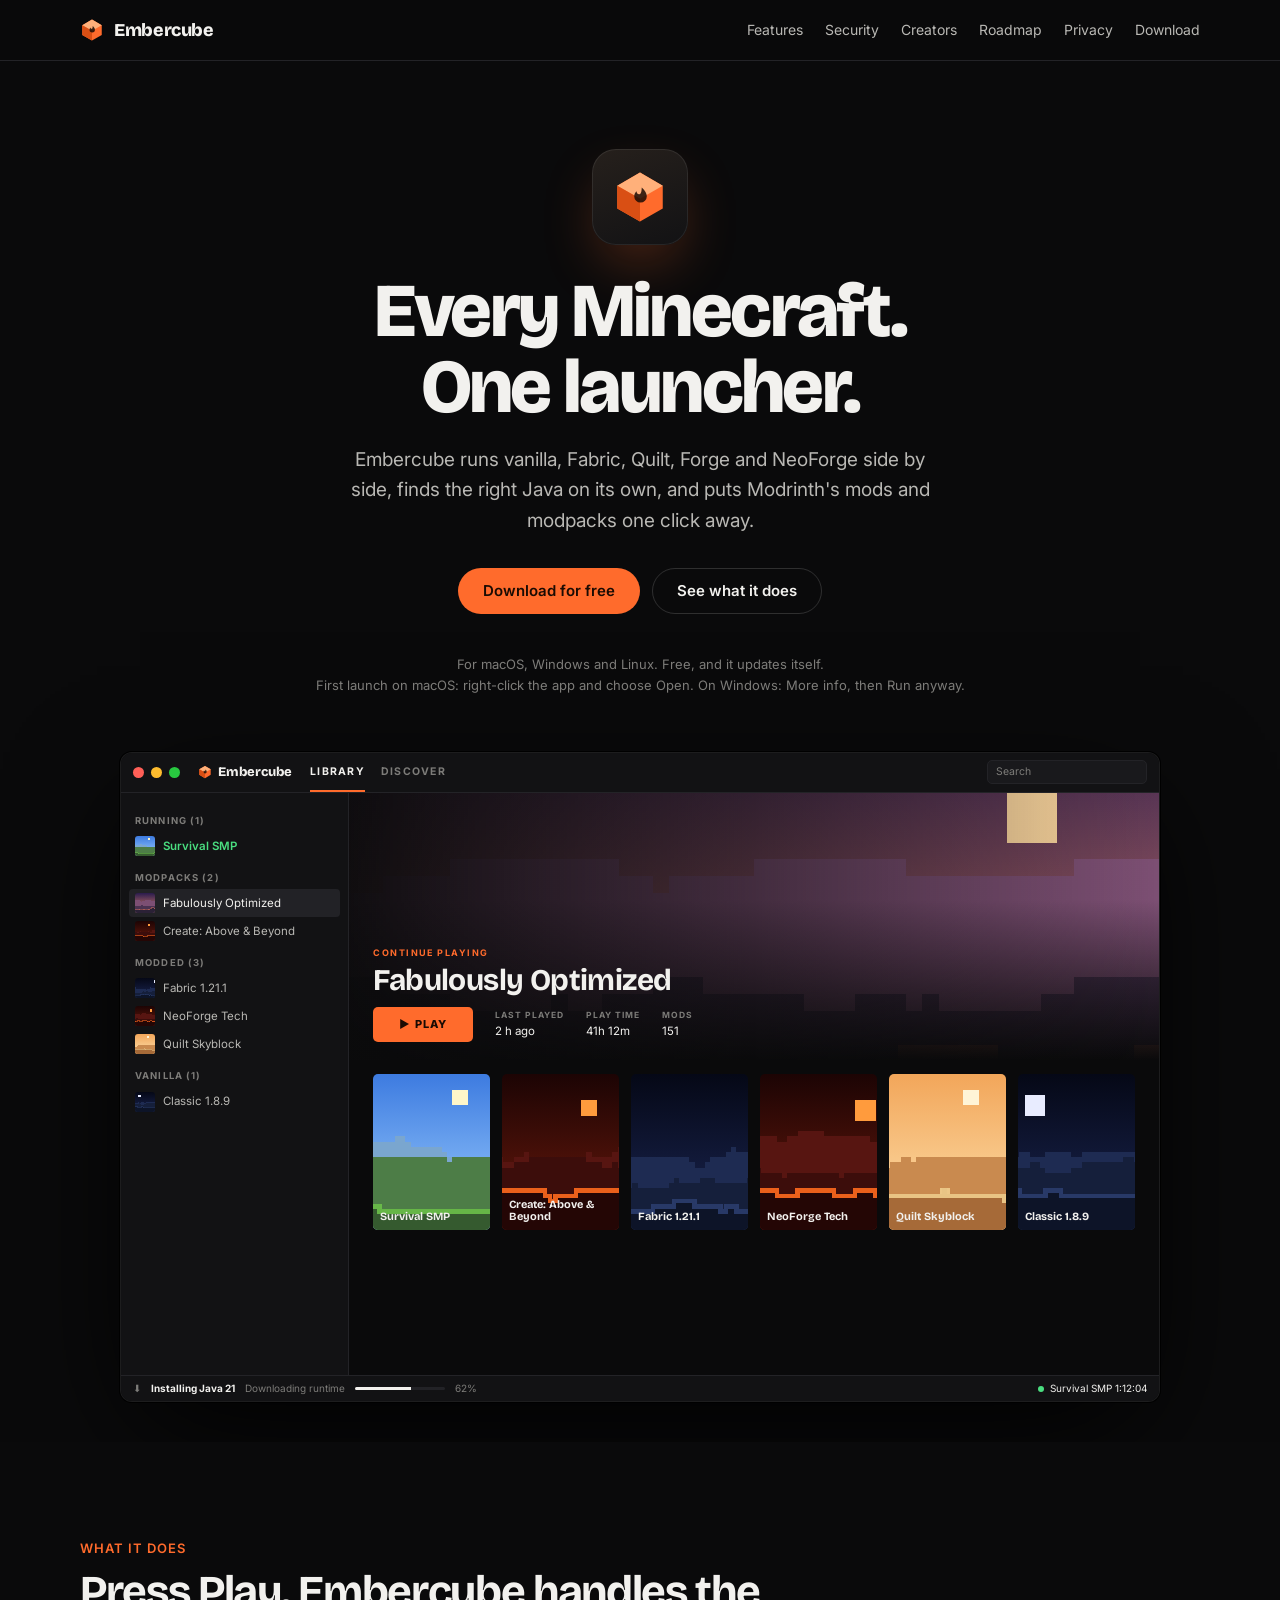
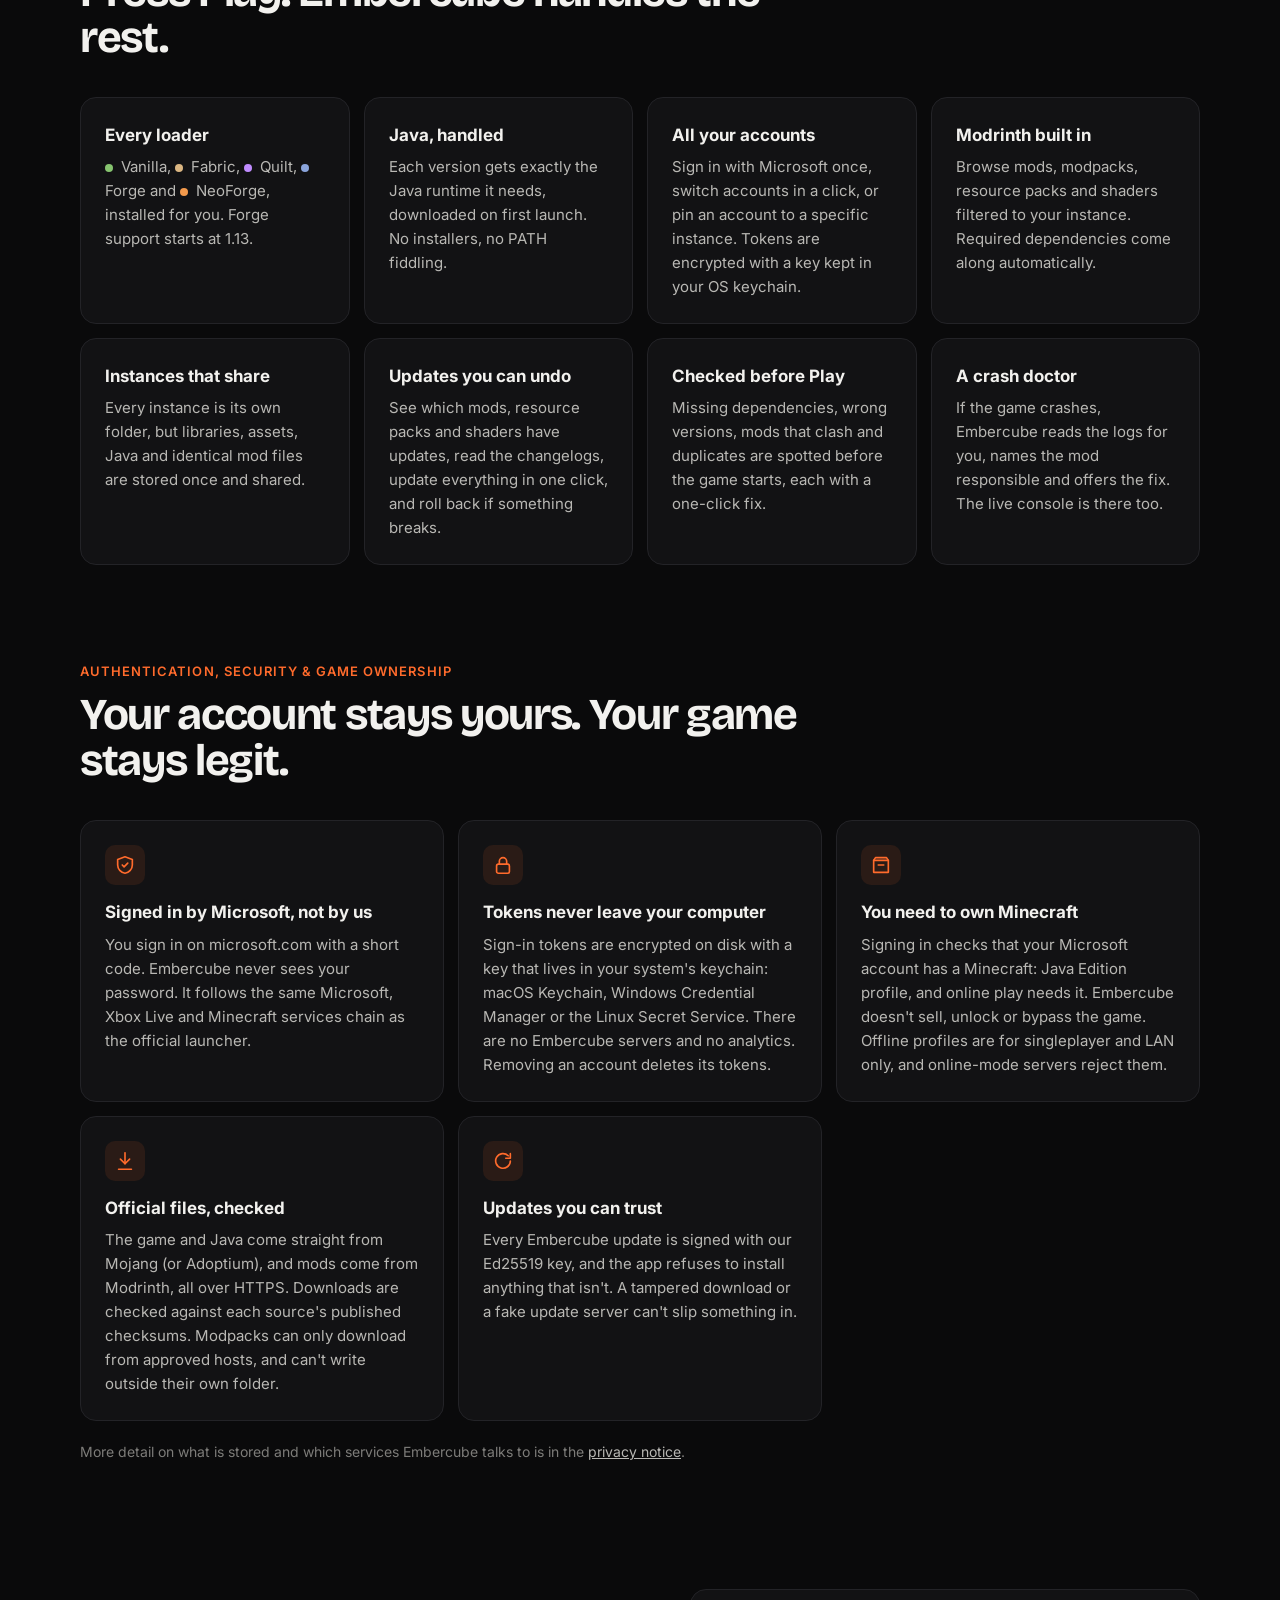
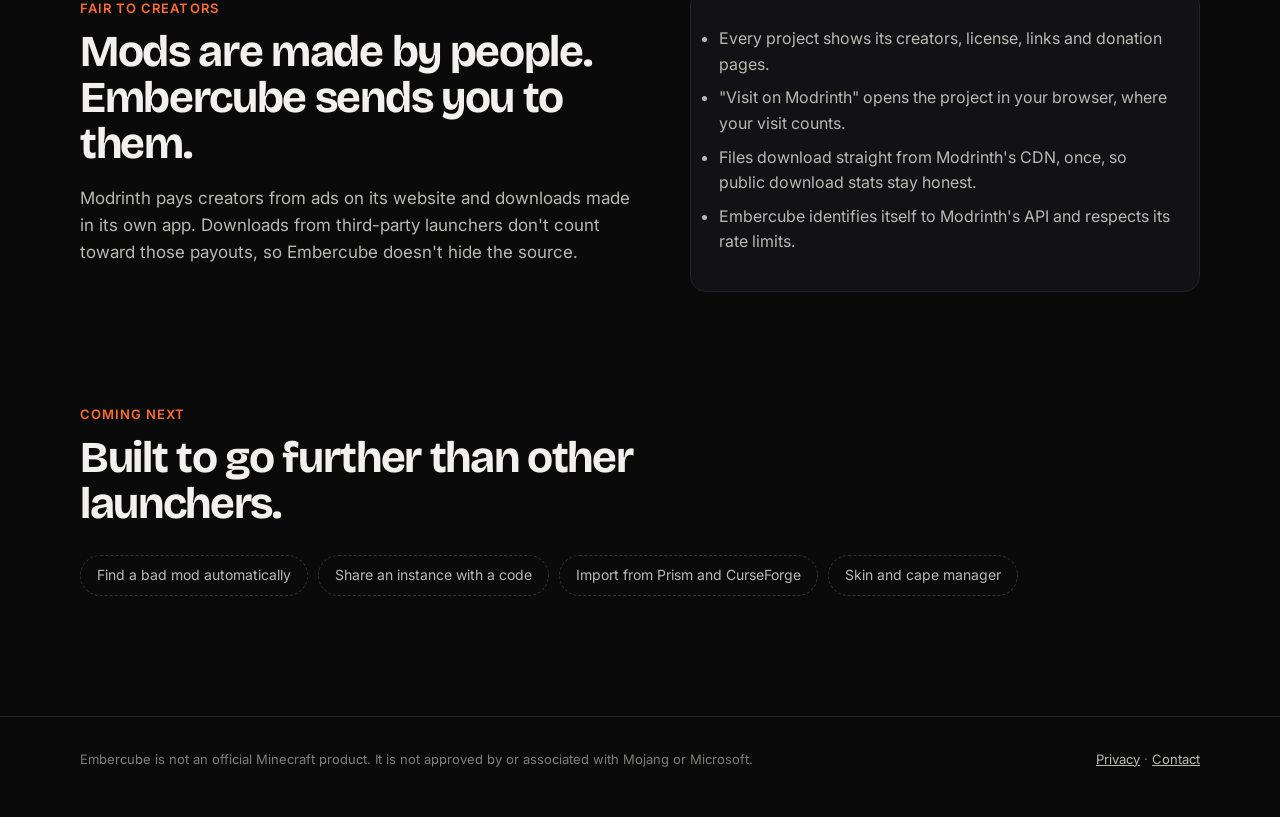
==== index.html @ 0ec66251 "Embercube website Moved from EmbercubeMC/mc-launcher (site/), which can no longer serve Pages on the" ====
<!doctype html>
<html lang="en">
  <head>
    <meta charset="utf-8" />
    <meta name="viewport" content="width=device-width, initial-scale=1" />
    <title>Embercube: a Minecraft launcher for every loader</title>
    <meta
      name="description"
      content="Embercube is a fast, open-source Minecraft: Java Edition launcher for macOS, Windows and Linux. Multiple accounts, every mod loader, automatic Java and Modrinth built in."
    />
    <link rel="icon" href="favicon.svg" type="image/svg+xml" />
    <link rel="preconnect" href="https://fonts.googleapis.com" />
    <link rel="preconnect" href="https://fonts.gstatic.com" crossorigin />
    <link
      href="https://fonts.googleapis.com/css2?family=Bricolage+Grotesque:opsz,wght@12..96,700;12..96,800&family=Inter:wght@400;500;600;700&display=swap"
      rel="stylesheet"
    />
    <link rel="stylesheet" href="style.css" />
  </head>
  <body>
    <header class="nav">
      <div class="wrap">
        <a class="brand" href="./"><img src="favicon.svg" width="24" height="24" alt="" />Embercube</a>
        <nav>
          <a href="#features">Features</a>
          <a href="#security">Security</a>
          <a href="#creators">Creators</a>
          <a href="#roadmap">Roadmap</a>
          <a href="privacy.html">Privacy</a>
          <a href="https://github.com/EmbercubeMC/embercube-releases/releases/latest">Download</a>
        </nav>
      </div>
    </header>

    <main>
      <section class="hero">
        <div class="wrap">
          <div class="hero-icon"><img src="favicon.svg" width="56" height="56" alt="" /></div>
          <h1>Every Minecraft.<br />One launcher.</h1>
          <p class="lede">
            Embercube runs vanilla, Fabric, Quilt, Forge and NeoForge side by side, finds the right Java on its own, and puts
            Modrinth's mods and modpacks one click away.
          </p>
          <div class="cta">
            <div class="dl" id="download">
              <div class="dl-split">
                <a class="btn primary dl-main" href="https://github.com/EmbercubeMC/embercube-releases/releases/latest">Download for free</a>
                <button class="btn primary dl-toggle" type="button" aria-haspopup="menu" aria-expanded="false" aria-label="Other downloads" hidden>▾</button>
              </div>
              <div class="dl-menu" role="menu" hidden></div>
              <div class="dl-meta" aria-live="polite"></div>
            </div>
            <a class="btn" href="#features">See what it does</a>
          </div>
          <p class="fine">
            For macOS, Windows and Linux. Free, and it updates itself.<br />
            First launch on macOS: right-click the app and choose Open. On Windows: More info, then Run anyway.
          </p>

          <div class="mock" aria-label="Embercube library screen" role="img">
            <div class="mock-top">
              <div class="dots"><i></i><i></i><i></i></div>
              <div class="mock-brand"><img src="favicon.svg" width="14" height="14" alt="" />Embercube</div>
              <div class="mock-tabs"><span class="on">LIBRARY</span><span>DISCOVER</span></div>
              <div class="mock-search">Search</div>
            </div>
            <div class="mock-body">
              <div class="mock-side">
                <div class="group">RUNNING (1)</div>
                <div class="row run"><span class="art" data-seed="survival-smp"></span>Survival SMP</div>
                <div class="group">MODPACKS (2)</div>
                <div class="row on"><span class="art" data-seed="fabulously-optimized"></span>Fabulously Optimized</div>
                <div class="row"><span class="art" data-seed="create-above"></span>Create: Above &amp; Beyond</div>
                <div class="group">MODDED (3)</div>
                <div class="row"><span class="art" data-seed="fabric-1-21-1"></span>Fabric 1.21.1</div>
                <div class="row"><span class="art" data-seed="neoforge-tech"></span>NeoForge Tech</div>
                <div class="row"><span class="art" data-seed="quilt-skyblock"></span>Quilt Skyblock</div>
                <div class="group">VANILLA (1)</div>
                <div class="row"><span class="art" data-seed="classic-1-8-9"></span>Classic 1.8.9</div>
              </div>
              <div class="mock-main">
                <div class="mock-hero">
                  <span class="art" data-seed="fabulously-optimized"></span>
                  <div class="copy">
                    <small>CONTINUE PLAYING</small>
                    <h3>Fabulously Optimized</h3>
                    <div class="mock-play">
                      <span class="btn-play">▶ PLAY</span>
                      <span class="stat"><b>LAST PLAYED</b>2 h ago</span>
                      <span class="stat"><b>PLAY TIME</b>41h 12m</span>
                      <span class="stat"><b>MODS</b>151</span>
                    </div>
                  </div>
                </div>
                <div class="boxes">
                  <div class="box"><span class="art" data-seed="survival-smp"></span><span>Survival SMP</span></div>
                  <div class="box"><span class="art" data-seed="create-above"></span><span>Create: Above &amp; Beyond</span></div>
                  <div class="box"><span class="art" data-seed="fabric-1-21-1"></span><span>Fabric 1.21.1</span></div>
                  <div class="box"><span class="art" data-seed="neoforge-tech"></span><span>NeoForge Tech</span></div>
                  <div class="box"><span class="art" data-seed="quilt-skyblock"></span><span>Quilt Skyblock</span></div>
                  <div class="box"><span class="art" data-seed="classic-1-8-9"></span><span>Classic 1.8.9</span></div>
                </div>
              </div>
            </div>
            <div class="mock-status">
              ⬇ <b style="color: var(--text)">Installing Java 21</b> Downloading runtime
              <span class="bar"><i></i></span> 62%
              <span class="live">Survival SMP 1:12:04</span>
            </div>
          </div>
        </div>
      </section>

      <section class="block" id="features">
        <div class="wrap">
          <div class="kicker">What it does</div>
          <h2>Press Play. Embercube handles the rest.</h2>
          <div class="grid">
            <div class="card">
              <h3>Every loader</h3>
              <p>
                <span class="dot" style="background: #86c46f"></span>Vanilla, <span class="dot" style="background: #dbb682"></span>Fabric,
                <span class="dot" style="background: #c08cff"></span>Quilt, <span class="dot" style="background: #8aa4dc"></span>Forge and
                <span class="dot" style="background: #f39a4c"></span>NeoForge, installed for you. Forge support starts at 1.13.
              </p>
            </div>
            <div class="card">
              <h3>Java, handled</h3>
              <p>Each version gets exactly the Java runtime it needs, downloaded on first launch. No installers, no PATH fiddling.</p>
            </div>
            <div class="card">
              <h3>All your accounts</h3>
              <p>Sign in with Microsoft once, switch accounts in a click, or pin an account to a specific instance. Tokens are encrypted with a key kept in your OS keychain.</p>
            </div>
            <div class="card">
              <h3>Modrinth built in</h3>
              <p>Browse mods, modpacks, resource packs and shaders filtered to your instance. Required dependencies come along automatically.</p>
            </div>
            <div class="card">
              <h3>Instances that share</h3>
              <p>Every instance is its own folder, but libraries, assets, Java and identical mod files are stored once and shared.</p>
            </div>
            <div class="card">
              <h3>Updates you can undo</h3>
              <p>See which mods, resource packs and shaders have updates, read the changelogs, update everything in one click, and roll back if something breaks.</p>
            </div>
            <div class="card">
              <h3>Checked before Play</h3>
              <p>Missing dependencies, wrong versions, mods that clash and duplicates are spotted before the game starts, each with a one-click fix.</p>
            </div>
            <div class="card">
              <h3>A crash doctor</h3>
              <p>If the game crashes, Embercube reads the logs for you, names the mod responsible and offers the fix. The live console is there too.</p>
            </div>
          </div>
        </div>
      </section>

      <section class="block" id="security">
        <div class="wrap">
          <div class="kicker">Authentication, security &amp; game ownership</div>
          <h2>Your account stays yours. Your game stays legit.</h2>
          <div class="grid sec-grid">
            <div class="card">
              <div class="sec-icon" aria-hidden="true">
                <svg viewBox="0 0 24 24"><path d="M12 3 4 6v6c0 4.5 3.4 8.2 8 9 4.6-.8 8-4.5 8-9V6l-8-3z"/><path d="m9 12 2 2 4-4"/></svg>
              </div>
              <h3>Signed in by Microsoft, not by us</h3>
              <p>
                You sign in on microsoft.com with a short code. Embercube never sees your password. It follows the same
                Microsoft, Xbox Live and Minecraft services chain as the official launcher.
              </p>
            </div>
            <div class="card">
              <div class="sec-icon" aria-hidden="true">
                <svg viewBox="0 0 24 24"><rect x="5" y="11" width="14" height="10" rx="2"/><path d="M8 11V8a4 4 0 0 1 8 0v3"/></svg>
              </div>
              <h3>Tokens never leave your computer</h3>
              <p>
                Sign-in tokens are encrypted on disk with a key that lives in your system's keychain: macOS Keychain,
                Windows Credential Manager or the Linux Secret Service. There are no Embercube servers and no analytics. Removing an account deletes its tokens.
              </p>
            </div>
            <div class="card">
              <div class="sec-icon" aria-hidden="true">
                <svg viewBox="0 0 24 24"><path d="M4 7h16v13H4z"/><path d="M4 7l2-3h12l2 3"/><path d="M9 12h6"/></svg>
              </div>
              <h3>You need to own Minecraft</h3>
              <p>
                Signing in checks that your Microsoft account has a Minecraft: Java Edition profile, and online play
                needs it. Embercube doesn't sell, unlock or bypass the game. Offline profiles are for singleplayer and
                LAN only, and online-mode servers reject them.
              </p>
            </div>
            <div class="card">
              <div class="sec-icon" aria-hidden="true">
                <svg viewBox="0 0 24 24"><path d="M12 3v12"/><path d="m7 10 5 5 5-5"/><path d="M5 21h14"/></svg>
              </div>
              <h3>Official files, checked</h3>
              <p>
                The game and Java come straight from Mojang (or Adoptium), and mods come from Modrinth, all over HTTPS.
                Downloads are checked against each source's published checksums. Modpacks can only download from
                approved hosts, and can't write outside their own folder.
              </p>
            </div>
            <div class="card">
              <div class="sec-icon" aria-hidden="true">
                <svg viewBox="0 0 24 24"><path d="M20 12a8 8 0 1 1-2.3-5.7"/><path d="M20 4v5h-5"/></svg>
              </div>
              <h3>Updates you can trust</h3>
              <p>
                Every Embercube update is signed with our Ed25519 key, and the app refuses to install anything that
                isn't. A tampered download or a fake update server can't slip something in.
              </p>
            </div>
          </div>
          <p class="sec-note">
            More detail on what is stored and which services Embercube talks to is in the <a href="privacy.html">privacy notice</a>.
          </p>
        </div>
      </section>

      <section class="block" id="creators">
        <div class="wrap split">
          <div>
            <div class="kicker">Fair to creators</div>
            <h2>Mods are made by people. Embercube sends you to them.</h2>
            <p>
              Modrinth pays creators from ads on its website and downloads made in its own app. Downloads from third-party
              launchers don't count toward those payouts, so Embercube doesn't hide the source.
            </p>
          </div>
          <ul class="quote">
            <li>Every project shows its creators, license, links and donation pages.</li>
            <li>"Visit on Modrinth" opens the project in your browser, where your visit counts.</li>
            <li>Files download straight from Modrinth's CDN, once, so public download stats stay honest.</li>
            <li>Embercube identifies itself to Modrinth's API and respects its rate limits.</li>
          </ul>
        </div>
      </section>

      <section class="block" id="roadmap">
        <div class="wrap">
          <div class="kicker">Coming next</div>
          <h2>Built to go further than other launchers.</h2>
          <div class="roadmap">
            <span>Find a bad mod automatically</span>
            <span>Share an instance with a code</span>
            <span>Import from Prism and CurseForge</span>
            <span>Skin and cape manager</span>
          </div>
        </div>
      </section>
    </main>

    <footer>
      <div class="wrap">
        <span>Embercube is not an official Minecraft product. It is not approved by or associated with Mojang or Microsoft.</span>
        <span><a href="privacy.html">Privacy</a> · <a href="https://github.com/editid0">Contact</a></span>
      </div>
    </footer>

    <script src="download.js" defer></script>
    <script>
      // Same generator as the app's InstanceArt: a blocky landscape per seed.
      (function () {
        var P = [
          [["#3d7be0", "#9fd0ff"], ["#7aa6cf", "#4d7d47", "#355a2f"], "#6cc04a", "#fff6c9"],
          [["#2a1b4d", "#f08a6c"], ["#7c4f73", "#4b3352", "#2b2136"], "#c96a5d", "#ffd9a0"],
          [["#050816", "#1b2654"], ["#1e2b52", "#151f3b", "#0d1428"], "#2c3d6e", "#e8ecff"],
          [["#f2a65a", "#fde1ad"], ["#e2ad72", "#c98a4f", "#a66a38"], "#f1cf8d", "#fff4d6"],
          [["#1c0404", "#6e1a0c"], ["#571511", "#3c0d0b", "#240605"], "#ff6a1f", "#ff9b3d"],
          [["#07030f", "#2e1748"], ["#e6e2a4", "#bdb87e", "#8f8b5e"], "#f4f0bd", "#d7b8ff"],
          [["#8fbde6", "#e6f2ff"], ["#b9cfe6", "#e9f1fa", "#d3e0ee"], "#ffffff", "#fffbe8"],
          [["#ffc2d9", "#fff0f5"], ["#f2a3c4", "#d97aa7", "#a95584"], "#ffd1e3", "#fffaf0"],
          [["#0f3b3a", "#5fb3a1"], ["#3d8c7c", "#2b6658", "#1b4239"], "#7fd3a8", "#e5fff4"],
        ];
        var W = 48, H = 30;
        function hash(s) {
          var h = 2166136261;
          for (var i = 0; i < s.length; i++) { h ^= s.charCodeAt(i); h = Math.imul(h, 16777619); }
          return h >>> 0;
        }
        function rng(a) {
          return function () {
            a = (a + 0x6d2b79f5) | 0;
            var t = Math.imul(a ^ (a >>> 15), 1 | a);
            t = (t + Math.imul(t ^ (t >>> 7), 61 | t)) ^ t;
            return ((t ^ (t >>> 14)) >>> 0) / 4294967296;
          };
        }
        function ridge(r, base, amp, rough) {
          var y = base + (r() - 0.5) * amp, hs = [];
          for (var x = 0; x < W; x++) {
            if (r() < rough) y += Math.round((r() - 0.5) * 3);
            y = Math.max(base - amp, Math.min(base + amp, y));
            hs.push(Math.round(y));
          }
          var steps = hs.map(function (h, x) { return "V" + h + "H" + (x + 1); }).join("");
          return { fill: "M0 " + H + steps + "V" + H + "Z", top: "M0 " + hs[0] + steps };
        }
        document.querySelectorAll(".art[data-seed]").forEach(function (el, n) {
          var seed = el.getAttribute("data-seed"), r = rng(hash(seed)), p = P[Math.floor(r() * P.length)];
          var far = ridge(r, 15, 4, 0.55), mid = ridge(r, 19, 3, 0.45), near = ridge(r, 24, 2, 0.35);
          var ox = 6 + Math.floor(r() * (W - 14)), oy = 3 + Math.floor(r() * 5), os = 3 + Math.floor(r() * 2);
          var id = "g" + n;
          el.innerHTML =
            '<svg viewBox="0 0 48 30" preserveAspectRatio="xMidYMid slice" shape-rendering="crispEdges">' +
            '<defs><linearGradient id="' + id + '" x1="0" y1="0" x2="0" y2="1"><stop offset="0" stop-color="' + p[0][0] + '"/><stop offset="1" stop-color="' + p[0][1] + '"/></linearGradient></defs>' +
            '<rect width="48" height="30" fill="url(#' + id + ')"/>' +
            '<rect x="' + ox + '" y="' + oy + '" width="' + os + '" height="' + os + '" fill="' + p[3] + '"/>' +
            '<path d="' + far.fill + '" fill="' + p[1][0] + '"/><path d="' + mid.fill + '" fill="' + p[1][1] + '"/><path d="' + near.fill + '" fill="' + p[1][2] + '"/>' +
            '<path d="' + near.top + '" fill="none" stroke="' + p[2] + '" stroke-width=".9" transform="translate(0 .45)" opacity=".9"/></svg>';
        });
      })();
    </script>
  </body>
</html>
---- style.css ----
:root {
  --bg: #0a0a0b;
  --panel: #121214;
  --panel-2: #19191c;
  --panel-3: #222226;
  --line: #232327;
  --text: #f2f1ee;
  --text-2: #b9b8b4;
  --muted: #7d7c79;
  --accent: #ff6b2c;
  --accent-ink: #1a0b03;
  --display: "Bricolage Grotesque", "Inter", system-ui, sans-serif;
  --sans: "Inter", system-ui, -apple-system, "Segoe UI", sans-serif;
  color-scheme: dark;
}

* {
  box-sizing: border-box;
}

html {
  scroll-behavior: smooth;
}

body {
  margin: 0;
  background: var(--bg);
  color: var(--text);
  font-family: var(--sans);
  font-size: 16px;
  line-height: 1.6;
  -webkit-font-smoothing: antialiased;
}

a {
  color: inherit;
}

.wrap {
  width: min(1120px, 100% - 32px);
  margin: 0 auto;
}

/* Nav */
.nav {
  position: sticky;
  top: 0;
  z-index: 10;
  background: color-mix(in srgb, var(--bg) 85%, transparent);
  backdrop-filter: blur(12px);
  border-bottom: 1px solid var(--line);
}
.nav .wrap {
  display: flex;
  align-items: center;
  gap: 24px;
  height: 60px;
}
.brand {
  display: flex;
  align-items: center;
  gap: 10px;
  font-family: var(--display);
  font-weight: 800;
  font-size: 18px;
  letter-spacing: -0.02em;
  text-decoration: none;
}
.nav nav {
  display: flex;
  gap: 22px;
  margin-left: auto;
  font-size: 14px;
  color: var(--text-2);
}
.nav nav a {
  text-decoration: none;
}
.nav nav a:hover {
  color: var(--text);
}

/* Hero */
.hero {
  position: relative;
  text-align: center;
  padding: 88px 0 40px;
  overflow: hidden;
}
.hero::before {
  content: "";
  position: absolute;
  inset: -40% 0 auto;
  height: 600px;
  background: radial-gradient(ellipse at center, #ff6b2c33, transparent 60%);
  pointer-events: none;
}
.hero-icon {
  width: 96px;
  height: 96px;
  margin: 0 auto 28px;
  display: grid;
  place-items: center;
  border-radius: 24px;
  background: linear-gradient(160deg, #26201c, #121214);
  box-shadow:
    0 0 0 1px #ffffff14 inset,
    0 24px 60px -12px #ff6b2c55;
}
h1 {
  position: relative;
  font-family: var(--display);
  font-size: clamp(40px, 7vw, 76px);
  line-height: 1;
  font-weight: 800;
  letter-spacing: -0.035em;
  margin: 0;
}
.lede {
  position: relative;
  max-width: 600px;
  margin: 20px auto 0;
  font-size: 19px;
  color: var(--text-2);
}
.cta {
  position: relative;
  display: flex;
  justify-content: center;
  gap: 12px;
  flex-wrap: wrap;
  margin-top: 32px;
}
.btn {
  display: inline-flex;
  align-items: center;
  gap: 8px;
  height: 46px;
  padding: 0 24px;
  border-radius: 999px;
  font-weight: 600;
  font-size: 15px;
  text-decoration: none;
  border: 1px solid #ffffff26;
}
.btn.primary {
  background: var(--accent);
  color: var(--accent-ink);
  border-color: transparent;
}
.btn[aria-disabled="true"] {
  opacity: 0.55;
  cursor: not-allowed;
}
.fine {
  position: relative;
  margin-top: 14px;
  font-size: 13px;
  color: var(--muted);
}

/* App mockup (mirrors the real launcher layout) */
.mock {
  margin: 56px auto 0;
  width: min(1040px, 100%);
  aspect-ratio: 16 / 10;
  background: var(--bg);
  border-radius: 12px;
  border: 1px solid #ffffff14;
  box-shadow: 0 40px 120px -20px #000, 0 0 0 1px #000;
  display: grid;
  grid-template-rows: 40px 1fr 26px;
  overflow: hidden;
  text-align: left;
  font-size: 11.5px;
}
.mock-top {
  display: flex;
  align-items: center;
  gap: 18px;
  padding: 0 12px;
  background: var(--panel);
  border-bottom: 1px solid var(--line);
}
.dots {
  display: flex;
  gap: 7px;
}
.dots i {
  width: 11px;
  height: 11px;
  border-radius: 50%;
}
.dots i:nth-child(1) {
  background: #ff5f57;
}
.dots i:nth-child(2) {
  background: #febc2e;
}
.dots i:nth-child(3) {
  background: #28c840;
}
.mock-brand {
  display: flex;
  align-items: center;
  gap: 6px;
  font-family: var(--display);
  font-weight: 800;
  font-size: 13px;
}
.mock-tabs {
  display: flex;
  gap: 16px;
  height: 100%;
}
.mock-tabs span {
  display: flex;
  align-items: center;
  font-weight: 700;
  letter-spacing: 0.12em;
  font-size: 10.5px;
  color: var(--muted);
}
.mock-tabs span.on {
  color: var(--text);
  box-shadow: inset 0 -2px 0 var(--accent);
}
.mock-search {
  margin-left: auto;
  width: 160px;
  height: 24px;
  border-radius: 5px;
  border: 1px solid var(--line);
  background: var(--panel-2);
  color: var(--muted);
  display: flex;
  align-items: center;
  padding: 0 8px;
  font-size: 10.5px;
}
.mock-body {
  display: grid;
  grid-template-columns: 22% 1fr;
  min-height: 0;
}
.mock-side {
  background: var(--panel);
  border-right: 1px solid var(--line);
  padding: 10px 8px;
  overflow: hidden;
}
.mock-side .group {
  font-size: 9.5px;
  font-weight: 700;
  letter-spacing: 0.12em;
  color: var(--muted);
  margin: 10px 6px 4px;
}
.row {
  display: flex;
  align-items: center;
  gap: 8px;
  padding: 4px 6px;
  border-radius: 4px;
  color: var(--text-2);
}
.row.on {
  background: var(--panel-3);
  color: var(--text);
}
.row.run {
  color: #4ade80;
  font-weight: 600;
}
.row .art {
  width: 20px;
  height: 20px;
  border-radius: 3px;
}
.art {
  overflow: hidden;
  flex-shrink: 0;
  display: block;
}
.art svg {
  width: 100%;
  height: 100%;
  display: block;
}
.mock-main {
  min-height: 0;
  overflow: hidden;
}
.mock-hero {
  position: relative;
  height: 46%;
}
.mock-hero .art {
  position: absolute;
  inset: 0;
}
.mock-hero::after {
  content: "";
  position: absolute;
  inset: 0;
  background: linear-gradient(90deg, #0a0a0bf2, #0a0a0b80 50%, transparent), linear-gradient(0deg, #0a0a0b, transparent 60%);
}
.mock-hero .copy {
  position: absolute;
  z-index: 1;
  left: 24px;
  bottom: 18px;
}
.mock-hero small {
  color: var(--accent);
  font-weight: 700;
  letter-spacing: 0.16em;
  font-size: 9px;
}
.mock-hero h3 {
  font-family: var(--display);
  font-size: 30px;
  line-height: 1;
  margin: 4px 0 12px;
  letter-spacing: -0.02em;
}
.mock-play {
  display: flex;
  align-items: center;
  gap: 22px;
}
.mock-play .btn-play {
  background: var(--accent);
  color: var(--accent-ink);
  font-weight: 800;
  letter-spacing: 0.1em;
  padding: 9px 26px;
  border-radius: 5px;
  font-size: 11px;
}
.mock-play .stat b {
  display: block;
  font-size: 8.5px;
  letter-spacing: 0.12em;
  color: var(--muted);
}
.boxes {
  display: grid;
  grid-template-columns: repeat(6, 1fr);
  gap: 12px;
  padding: 14px 24px;
}
.box {
  position: relative;
  aspect-ratio: 3 / 4;
  border-radius: 5px;
  overflow: hidden;
}
.box .art {
  position: absolute;
  inset: 0;
}
.box::after {
  content: "";
  position: absolute;
  inset: 0;
  background: linear-gradient(0deg, #000000d0, transparent 60%);
}
.box span {
  position: absolute;
  z-index: 1;
  left: 7px;
  right: 7px;
  bottom: 7px;
  font-family: var(--display);
  font-weight: 700;
  font-size: 11px;
  line-height: 1.1;
}
.mock-status {
  display: flex;
  align-items: center;
  gap: 10px;
  padding: 0 12px;
  background: var(--panel);
  border-top: 1px solid var(--line);
  color: var(--muted);
  font-size: 10px;
}
.mock-status .bar {
  width: 90px;
  height: 3px;
  border-radius: 3px;
  background: var(--panel-3);
  overflow: hidden;
}
.mock-status .bar i {
  display: block;
  width: 62%;
  height: 100%;
  background: var(--text);
}
.mock-status .live {
  margin-left: auto;
  color: var(--text);
}
.mock-status .live::before {
  content: "";
  display: inline-block;
  width: 6px;
  height: 6px;
  border-radius: 50%;
  background: #4ade80;
  margin-right: 6px;
}

/* Sections */
section.block {
  padding: 96px 0 0;
}
.kicker {
  font-size: 13px;
  font-weight: 600;
  letter-spacing: 0.08em;
  text-transform: uppercase;
  color: var(--accent);
}
h2 {
  font-family: var(--display);
  font-size: clamp(30px, 4vw, 44px);
  line-height: 1.05;
  letter-spacing: -0.03em;
  margin: 10px 0 0;
  max-width: 720px;
}
.grid {
  display: grid;
  grid-template-columns: repeat(auto-fit, minmax(260px, 1fr));
  gap: 14px;
  margin-top: 36px;
}
.card {
  background: var(--panel);
  border: 1px solid var(--line);
  border-radius: 16px;
  padding: 24px;
}
.card h3 {
  font-size: 17px;
  margin: 0 0 6px;
}
.card p {
  margin: 0;
  color: var(--text-2);
  font-size: 15px;
}
.card .dot {
  display: inline-block;
  width: 8px;
  height: 8px;
  border-radius: 50%;
  margin-right: 8px;
}
.split {
  display: grid;
  grid-template-columns: 1.1fr 1fr;
  gap: 48px;
  align-items: center;
}
.split p {
  color: var(--text-2);
  font-size: 17px;
}
.quote {
  background: var(--panel);
  border-radius: 16px;
  padding: 28px;
  border: 1px solid var(--line);
}
.quote li {
  margin: 8px 0;
  color: var(--text-2);
}
.roadmap {
  display: flex;
  flex-wrap: wrap;
  gap: 10px;
  margin-top: 28px;
}
.roadmap span {
  border: 1px dashed #ffffff2a;
  border-radius: 999px;
  padding: 8px 16px;
  color: var(--text-2);
  font-size: 14px;
}

/* Prose pages */
.prose {
  max-width: 720px;
  padding: 64px 0 40px;
}
.prose h1 {
  font-size: 48px;
}
.prose h2 {
  font-size: 24px;
  margin-top: 40px;
}
.prose p,
.prose li {
  color: var(--text-2);
}
.prose table {
  width: 100%;
  border-collapse: collapse;
  margin: 16px 0;
  font-size: 14px;
}
.prose th,
.prose td {
  text-align: left;
  padding: 10px 12px;
  border-bottom: 1px solid var(--line);
  vertical-align: top;
}
.prose th {
  color: var(--text);
}
.prose td {
  color: var(--text-2);
}

footer {
  margin-top: 120px;
  border-top: 1px solid var(--line);
  padding: 32px 0 48px;
  color: var(--muted);
  font-size: 13px;
}
footer .wrap {
  display: flex;
  flex-wrap: wrap;
  gap: 16px 32px;
  justify-content: space-between;
}
footer a {
  color: var(--text-2);
}

@media (max-width: 760px) {
  .nav nav {
    display: none;
  }
  .split {
    grid-template-columns: 1fr;
  }
  .mock-body {
    grid-template-columns: 1fr;
  }
  .mock-side,
  .mock-tabs,
  .mock-search {
    display: none;
  }
  .boxes {
    grid-template-columns: repeat(3, 1fr);
  }
}

/* Security section */
.sec-grid {
  grid-template-columns: repeat(auto-fit, minmax(300px, 1fr));
}
.sec-icon {
  width: 40px;
  height: 40px;
  display: grid;
  place-items: center;
  border-radius: 10px;
  background: #ff6b2c1a;
  margin-bottom: 14px;
}
.sec-icon svg {
  width: 22px;
  height: 22px;
  fill: none;
  stroke: var(--accent);
  stroke-width: 1.8;
  stroke-linecap: round;
  stroke-linejoin: round;
}
.sec-note {
  margin-top: 20px;
  color: var(--muted);
  font-size: 14px;
}
.sec-note a {
  color: var(--text-2);
}

/* Download button: split button + menu */
.dl {
  position: relative;
  display: inline-flex;
  flex-direction: column;
  align-items: center;
}
.dl-split {
  display: inline-flex;
  gap: 2px;
}
.dl-detected .dl-main {
  border-radius: 999px 6px 6px 999px;
}
.dl-toggle {
  border-radius: 6px 999px 999px 6px;
  padding: 0 16px;
  font-size: 14px;
  cursor: pointer;
}
.dl-caret {
  margin-left: 4px;
  font-size: 13px;
}
.dl-meta {
  margin-top: 8px;
  min-height: 18px;
  font-size: 12.5px;
  color: var(--muted);
}
.dl-menu {
  position: absolute;
  top: calc(46px + 8px);
  left: 50%;
  transform: translateX(-50%);
  z-index: 20;
  width: min(440px, calc(100vw - 32px));
  max-height: min(70vh, 560px);
  overflow-y: auto;
  text-align: left;
  background: var(--panel-2);
  border: 1px solid #ffffff1a;
  border-radius: 14px;
  padding: 8px;
  box-shadow: 0 30px 80px -20px #000;
}
.dl-menu[hidden] {
  display: none;
}
.dl-menu-head {
  padding: 8px 10px 6px;
  font-size: 12px;
  font-weight: 700;
  letter-spacing: 0.06em;
  text-transform: uppercase;
  color: var(--muted);
}
.dl-hint {
  margin: 0 10px 6px;
  font-size: 13px;
  color: var(--text-2);
}
.dl-list[hidden] {
  display: none;
}
.dl-item {
  display: block;
  padding: 10px 12px;
  border-radius: 10px;
  text-decoration: none;
}
.dl-item:hover,
.dl-item:focus-visible {
  background: var(--panel-3);
  outline: none;
}
.dl-item-head {
  display: flex;
  align-items: center;
  gap: 8px;
}
.dl-item-title {
  font-weight: 600;
  font-size: 15px;
}
.dl-item-size {
  margin-left: auto;
  font-size: 12px;
  color: var(--muted);
  white-space: nowrap;
}
.dl-item-blurb {
  display: block;
  margin-top: 2px;
  font-size: 13px;
  color: var(--text-2);
  line-height: 1.45;
}
.dl-badge {
  font-size: 10.5px;
  font-weight: 700;
  letter-spacing: 0.06em;
  text-transform: uppercase;
  color: var(--accent);
  background: #ff6b2c1f;
  border-radius: 4px;
  padding: 2px 6px;
}
.dl-showall {
  display: block;
  width: 100%;
  margin: 4px 0;
  padding: 10px 12px;
  border: 0;
  border-radius: 10px;
  background: transparent;
  color: var(--text);
  font: inherit;
  font-size: 14px;
  font-weight: 600;
  text-align: left;
  cursor: pointer;
}
.dl-showall:hover {
  background: var(--panel-3);
}
.dl-github {
  display: block;
  margin-top: 4px;
  padding: 10px 12px;
  border-top: 1px solid var(--line);
  font-size: 13px;
  color: var(--text-2);
  text-decoration: none;
}
.dl-github:hover {
  color: var(--text);
}
.dl-toggle[hidden] {
  display: none;
}
.cta {
  align-items: flex-start;
}
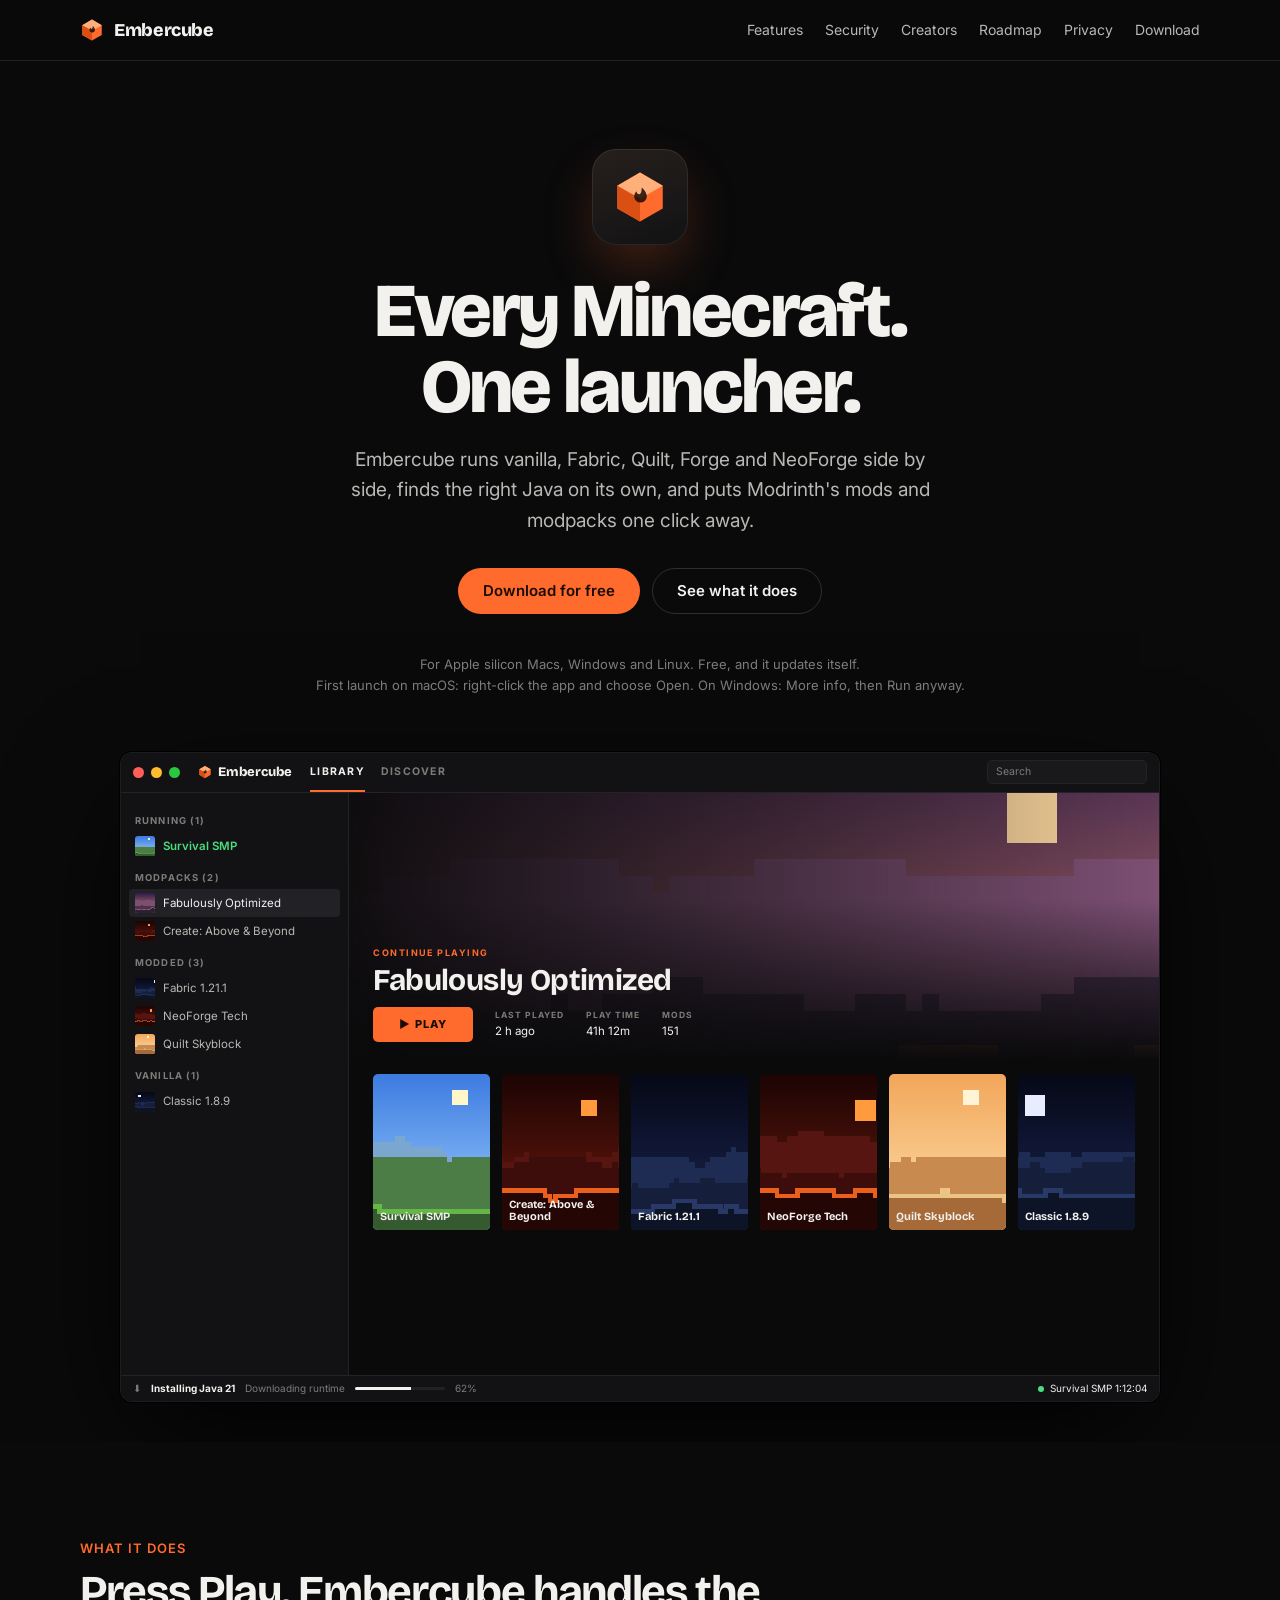
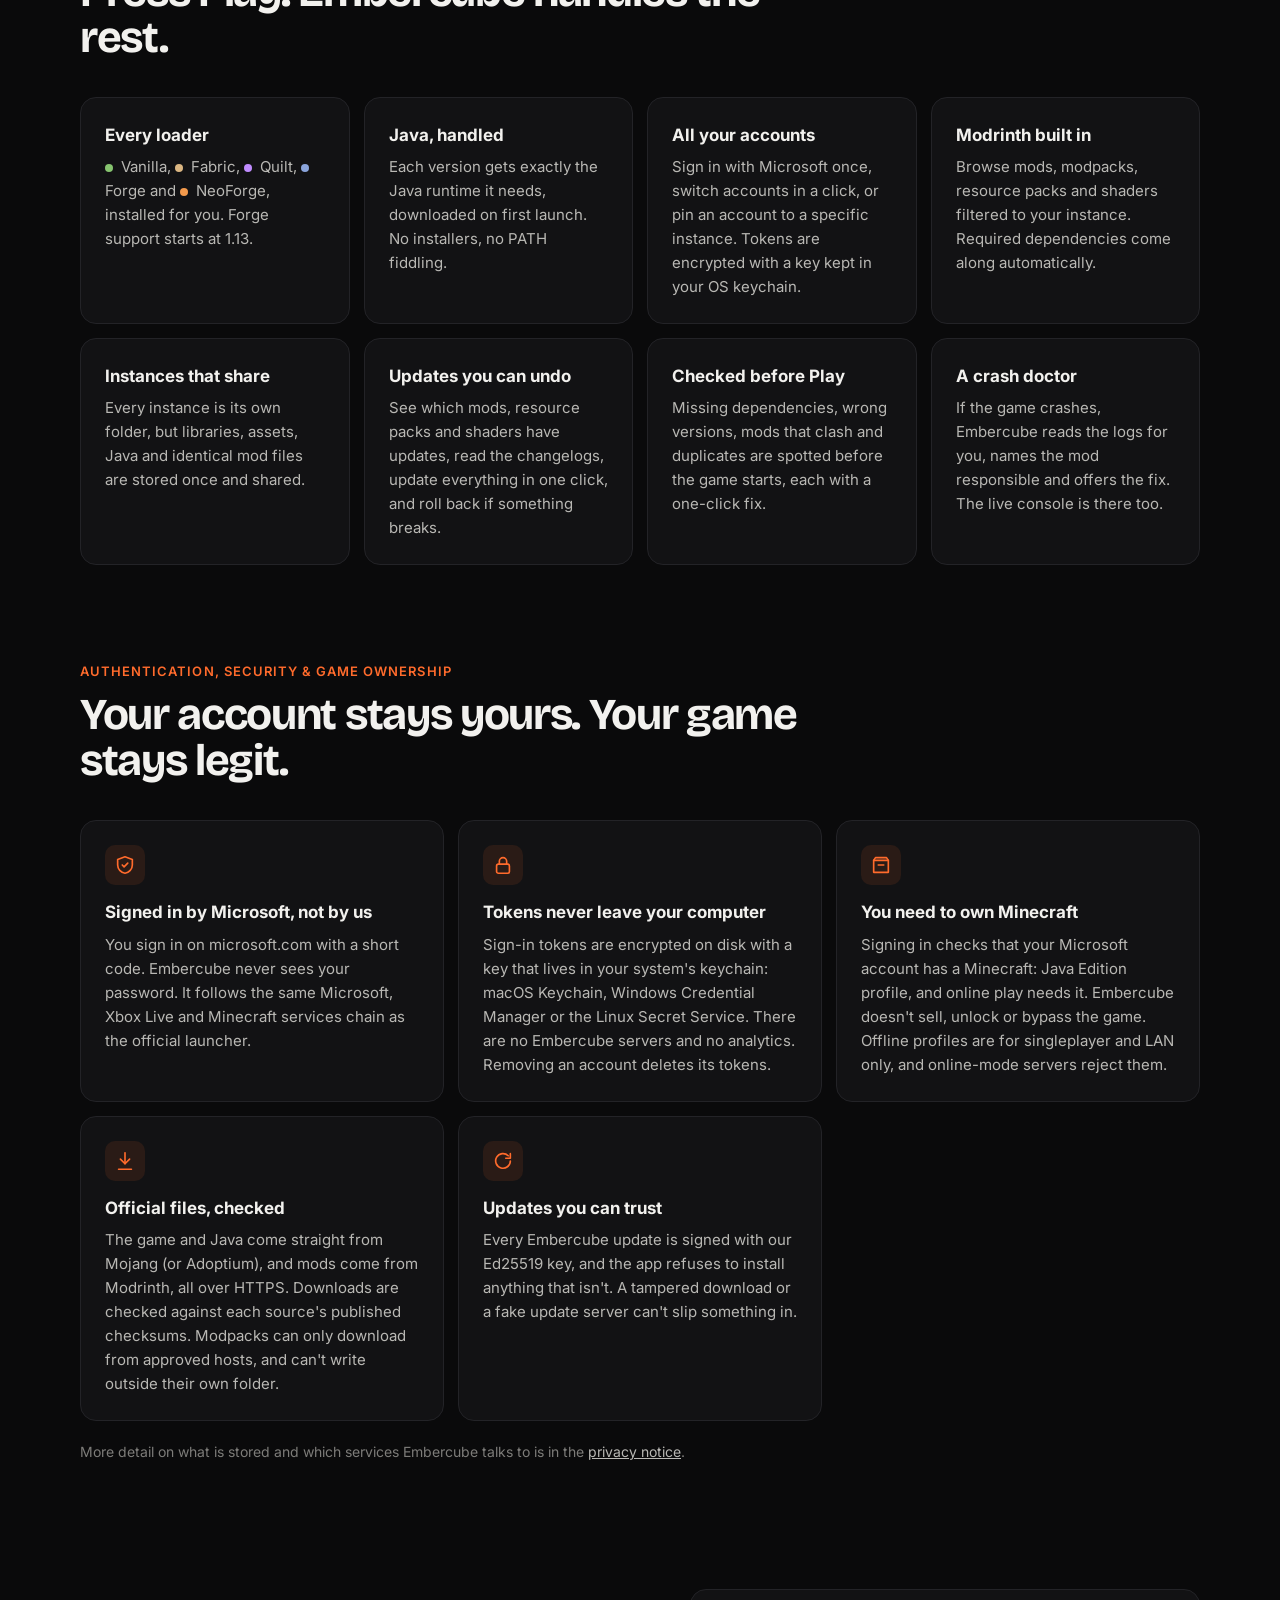
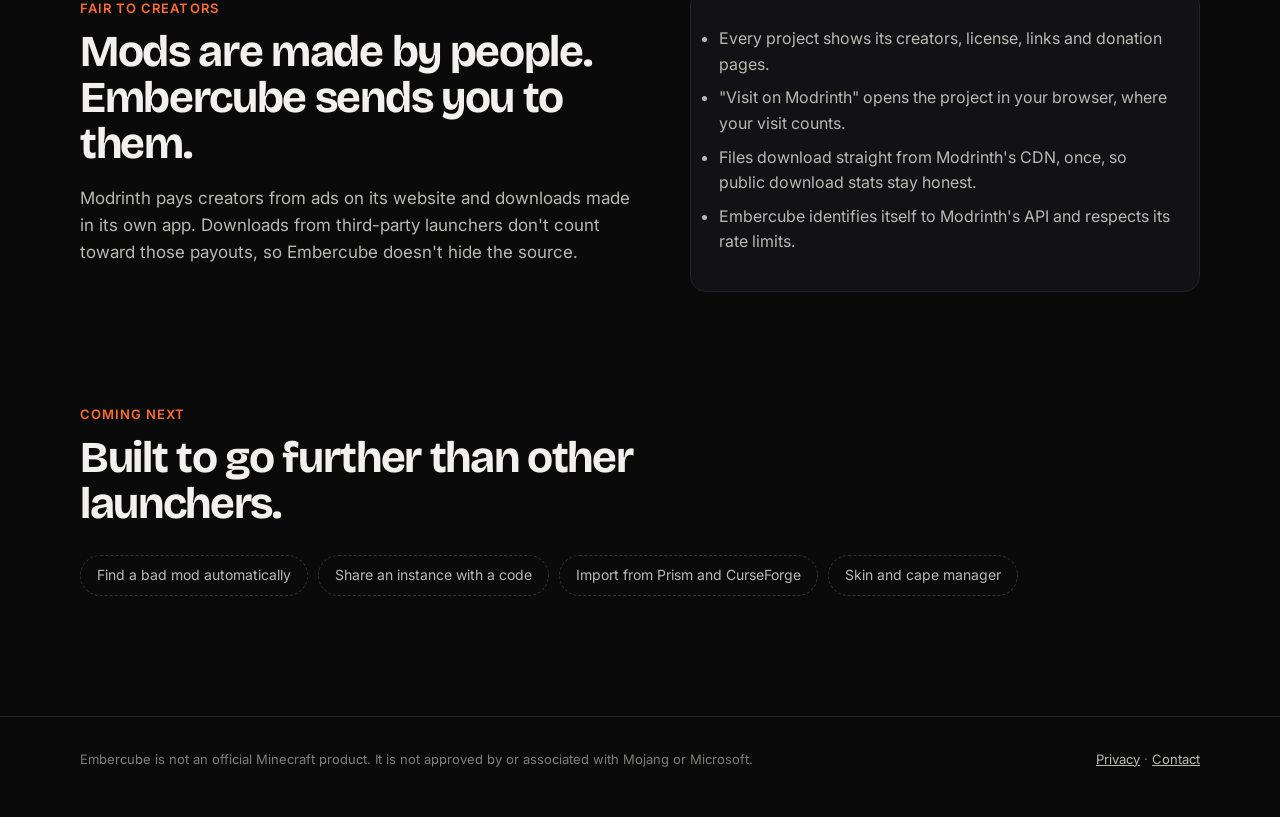
==== commit cd69c085: "Drop the Intel Mac download Embercube is Apple Silicon only from 0.5.1. Intel Macs get a clear "not " ====
--- a/index.html
+++ b/index.html
@@ -53,7 +53,7 @@
             <a class="btn" href="#features">See what it does</a>
           </div>
           <p class="fine">
-            For macOS, Windows and Linux. Free, and it updates itself.<br />
+            For Apple silicon Macs, Windows and Linux. Free, and it updates itself.<br />
             First launch on macOS: right-click the app and choose Open. On Windows: More info, then Run anyway.
           </p>
 
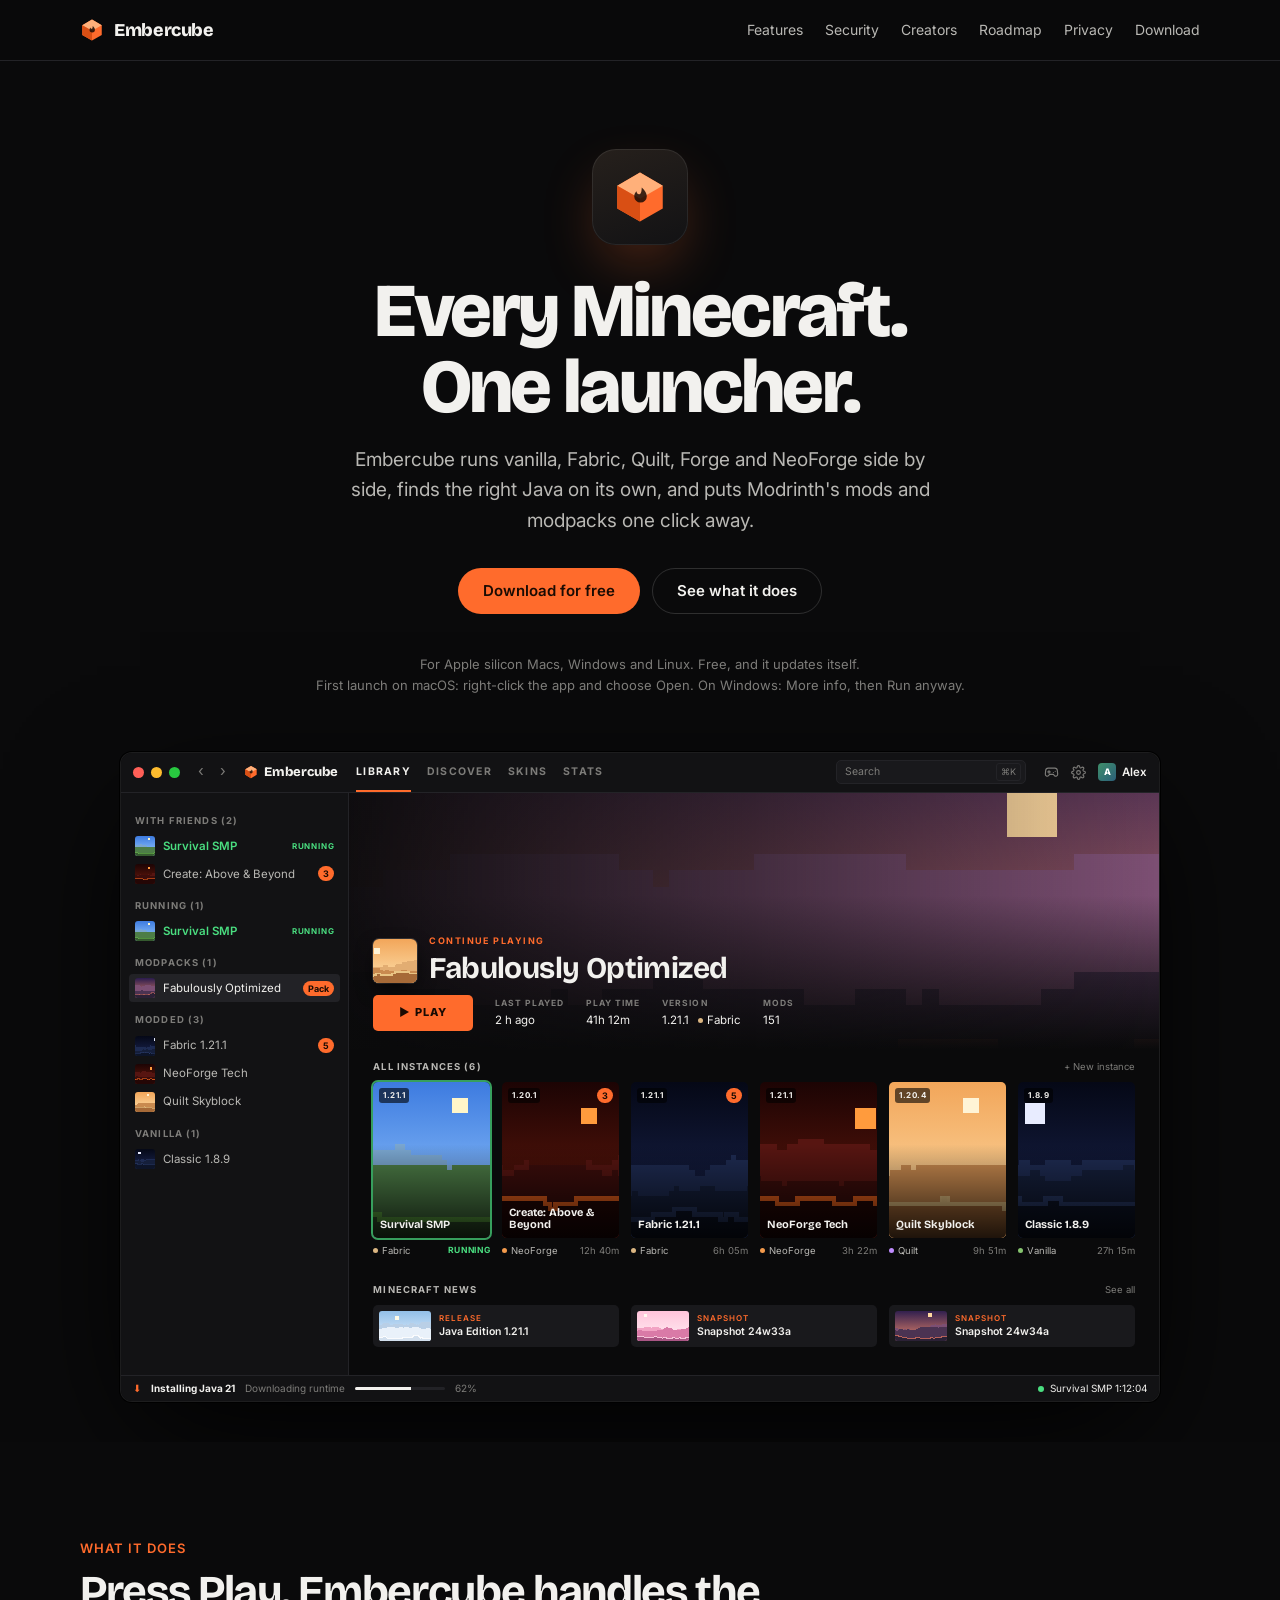
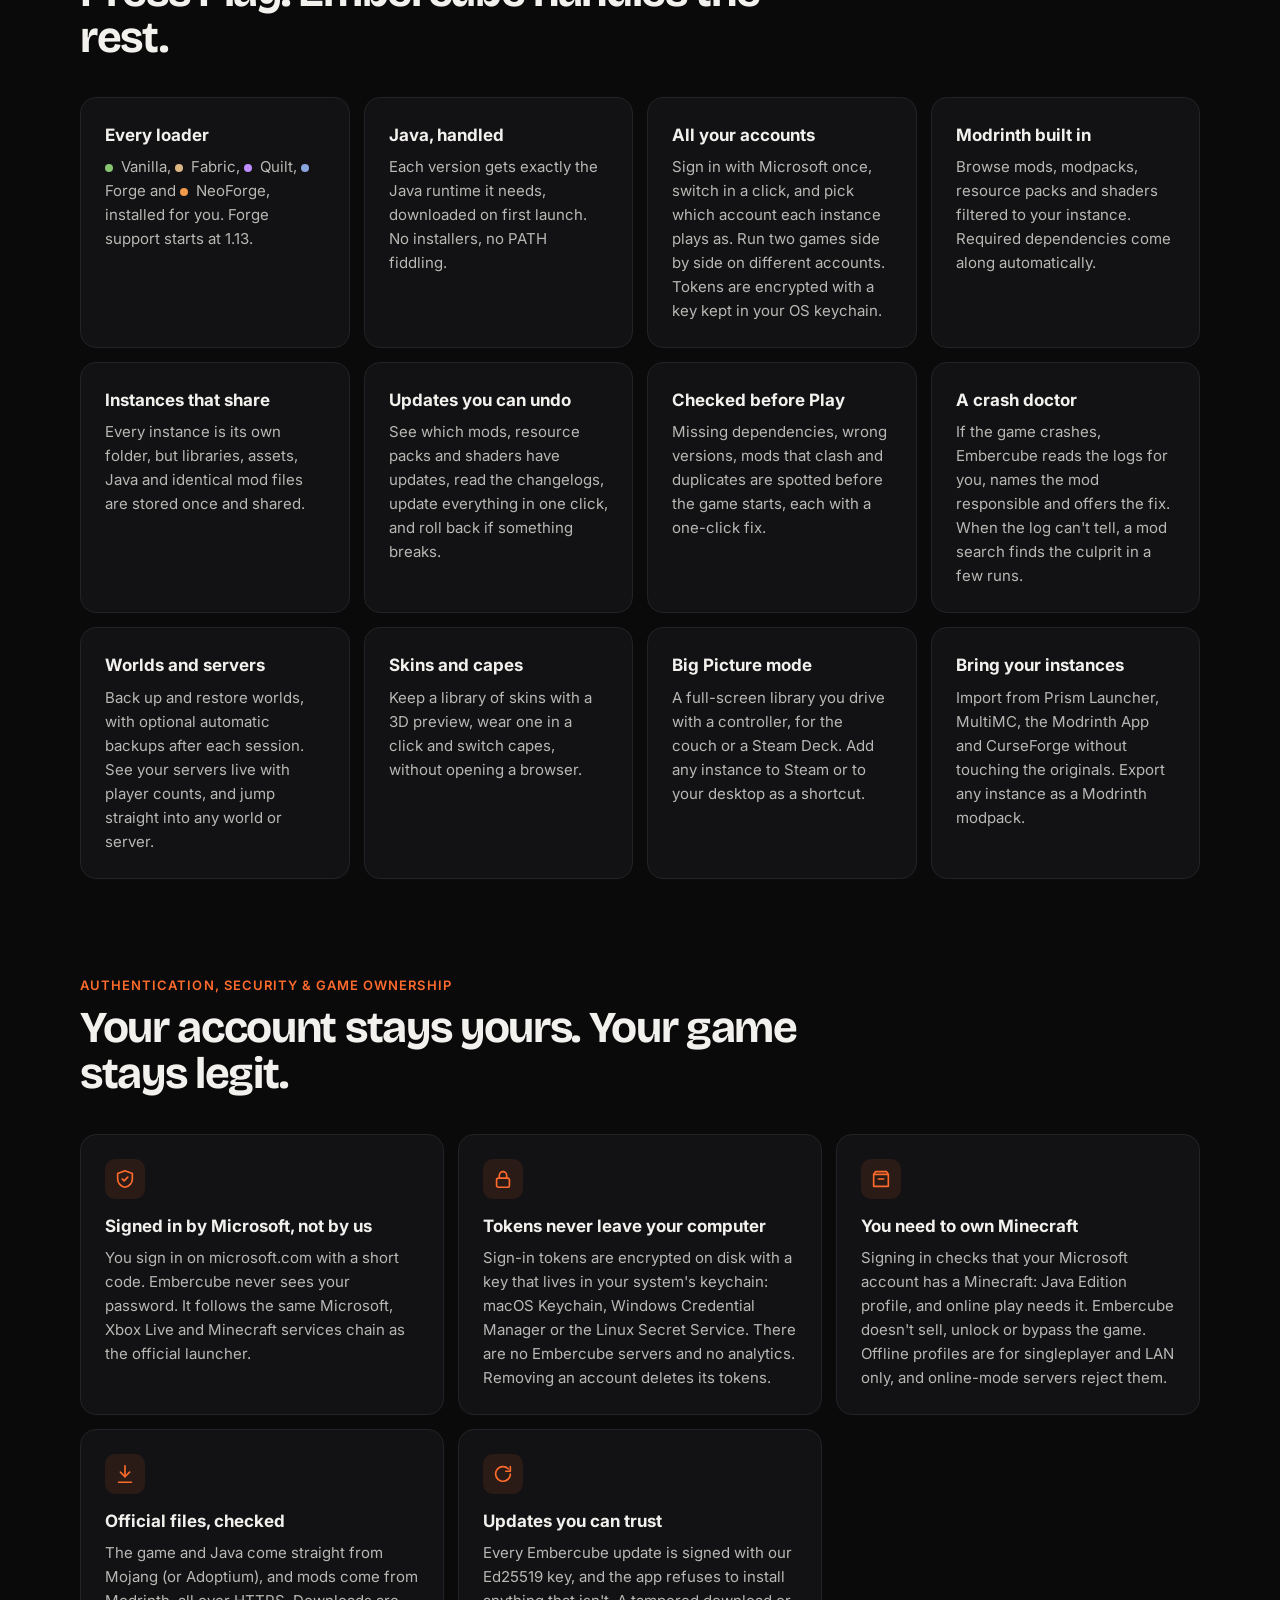
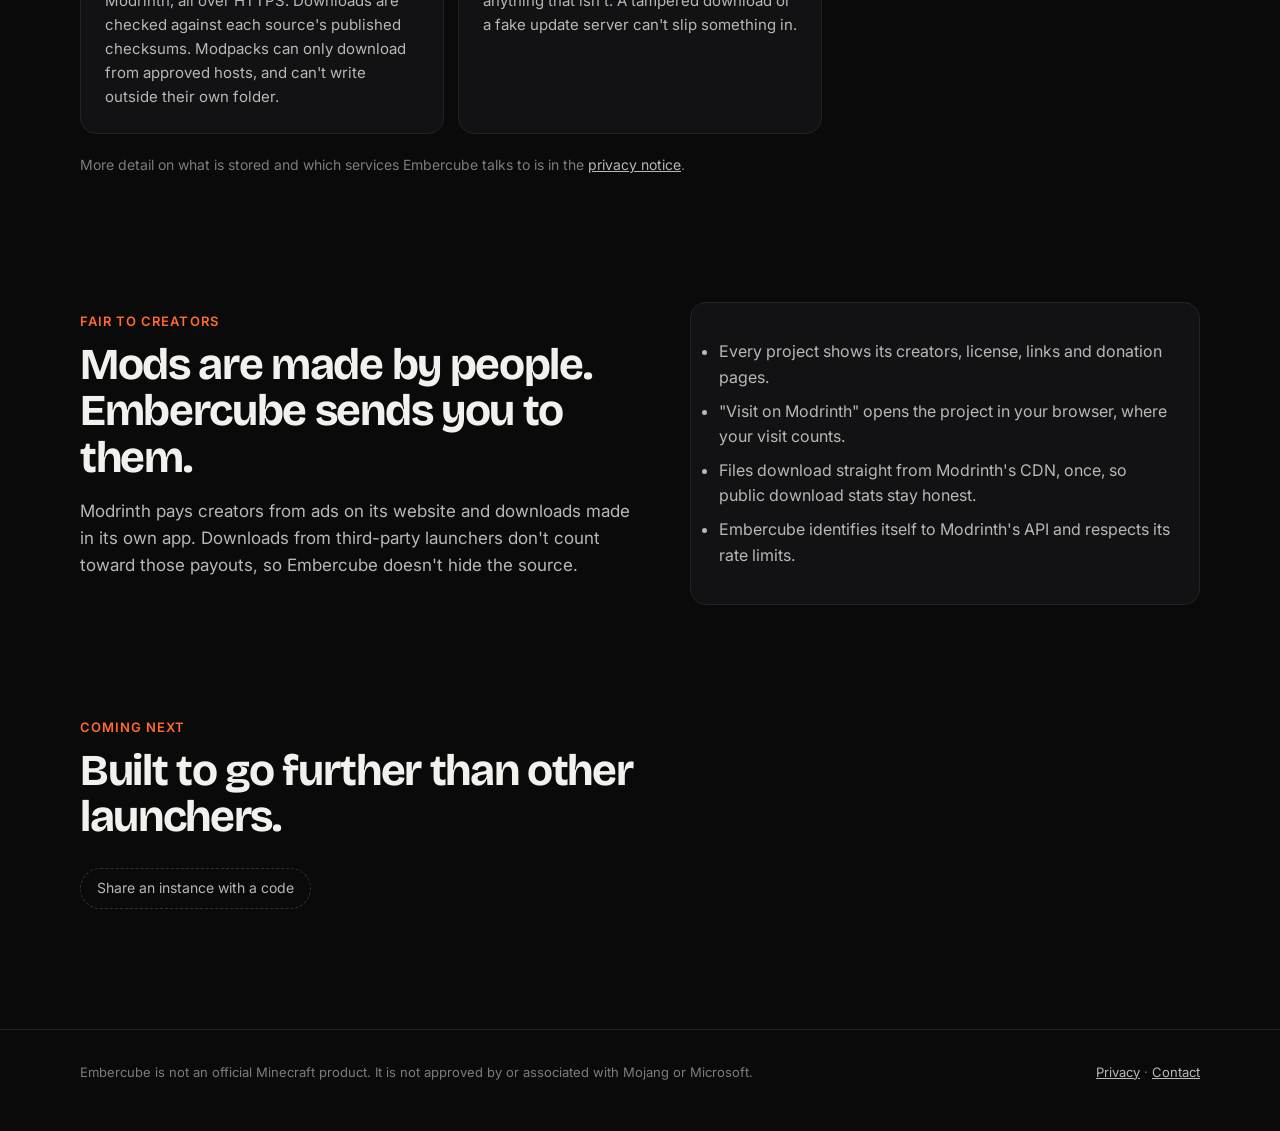
==== commit 344087f1: "Show the current launcher in the hero mockup The mock now matches the app's home screen: Skins and S" ====
--- a/index.html
+++ b/index.html
@@ -60,19 +60,27 @@
           <div class="mock" aria-label="Embercube library screen" role="img">
             <div class="mock-top">
               <div class="dots"><i></i><i></i><i></i></div>
+              <div class="mock-nav">‹ ›</div>
               <div class="mock-brand"><img src="favicon.svg" width="14" height="14" alt="" />Embercube</div>
-              <div class="mock-tabs"><span class="on">LIBRARY</span><span>DISCOVER</span></div>
-              <div class="mock-search">Search</div>
+              <div class="mock-tabs"><span class="on">LIBRARY</span><span>DISCOVER</span><span>SKINS</span><span>STATS</span></div>
+              <div class="mock-search">Search<kbd>⌘K</kbd></div>
+              <div class="mock-tools">
+                <svg viewBox="0 0 24 24" aria-hidden="true"><path d="M6 11h4M8 9v4M15 12h.01M18 10h.01M17.3 5H6.7a4 4 0 0 0-4 3.6l-.6 6a3 3 0 0 0 5.2 2.3L9 15h6l1.7 1.9a3 3 0 0 0 5.2-2.3l-.6-6A4 4 0 0 0 17.3 5Z" /></svg>
+                <svg viewBox="0 0 24 24" aria-hidden="true"><circle cx="12" cy="12" r="3" /><path d="M19.4 15a1.7 1.7 0 0 0 .3 1.8l.1.1a2 2 0 1 1-2.8 2.8l-.1-.1a1.7 1.7 0 0 0-1.8-.3 1.7 1.7 0 0 0-1 1.5V21a2 2 0 1 1-4 0v-.1a1.7 1.7 0 0 0-1.1-1.5 1.7 1.7 0 0 0-1.8.3l-.1.1a2 2 0 1 1-2.8-2.8l.1-.1a1.7 1.7 0 0 0 .3-1.8 1.7 1.7 0 0 0-1.5-1H3a2 2 0 1 1 0-4h.1a1.7 1.7 0 0 0 1.5-1.1 1.7 1.7 0 0 0-.3-1.8l-.1-.1a2 2 0 1 1 2.8-2.8l.1.1a1.7 1.7 0 0 0 1.8.3H9a1.7 1.7 0 0 0 1-1.5V3a2 2 0 1 1 4 0v.1a1.7 1.7 0 0 0 1 1.5 1.7 1.7 0 0 0 1.8-.3l.1-.1a2 2 0 1 1 2.8 2.8l-.1.1a1.7 1.7 0 0 0-.3 1.8V9a1.7 1.7 0 0 0 1.5 1H21a2 2 0 1 1 0 4h-.1a1.7 1.7 0 0 0-1.5 1Z" /></svg>
+                <span class="mock-account"><i class="head">A</i>Alex</span>
+              </div>
             </div>
             <div class="mock-body">
               <div class="mock-side">
+                <div class="group">WITH FRIENDS (2)</div>
+                <div class="row run"><span class="art" data-seed="survival-smp"></span>Survival SMP<em class="running">RUNNING</em></div>
+                <div class="row"><span class="art" data-seed="create-above"></span>Create: Above &amp; Beyond<em class="badge">3</em></div>
                 <div class="group">RUNNING (1)</div>
-                <div class="row run"><span class="art" data-seed="survival-smp"></span>Survival SMP</div>
-                <div class="group">MODPACKS (2)</div>
-                <div class="row on"><span class="art" data-seed="fabulously-optimized"></span>Fabulously Optimized</div>
-                <div class="row"><span class="art" data-seed="create-above"></span>Create: Above &amp; Beyond</div>
+                <div class="row run"><span class="art" data-seed="survival-smp"></span>Survival SMP<em class="running">RUNNING</em></div>
+                <div class="group">MODPACKS (1)</div>
+                <div class="row on"><span class="art" data-seed="fabulously-optimized"></span>Fabulously Optimized<em class="badge">Pack</em></div>
                 <div class="group">MODDED (3)</div>
-                <div class="row"><span class="art" data-seed="fabric-1-21-1"></span>Fabric 1.21.1</div>
+                <div class="row"><span class="art" data-seed="fabric-1-21-1"></span>Fabric 1.21.1<em class="badge">5</em></div>
                 <div class="row"><span class="art" data-seed="neoforge-tech"></span>NeoForge Tech</div>
                 <div class="row"><span class="art" data-seed="quilt-skyblock"></span>Quilt Skyblock</div>
                 <div class="group">VANILLA (1)</div>
@@ -82,28 +90,41 @@
                 <div class="mock-hero">
                   <span class="art" data-seed="fabulously-optimized"></span>
                   <div class="copy">
-                    <small>CONTINUE PLAYING</small>
-                    <h3>Fabulously Optimized</h3>
+                    <div class="title">
+                      <span class="art icon" data-seed="fo-icon"></span>
+                      <div>
+                        <small>CONTINUE PLAYING</small>
+                        <h3>Fabulously Optimized</h3>
+                      </div>
+                    </div>
                     <div class="mock-play">
                       <span class="btn-play">▶ PLAY</span>
                       <span class="stat"><b>LAST PLAYED</b>2 h ago</span>
                       <span class="stat"><b>PLAY TIME</b>41h 12m</span>
+                      <span class="stat"><b>VERSION</b>1.21.1 <i class="loader" style="--c: #dbb682"></i>Fabric</span>
                       <span class="stat"><b>MODS</b>151</span>
                     </div>
                   </div>
                 </div>
+                <div class="mock-section"><b>ALL INSTANCES (6)</b><span>+ New instance</span></div>
                 <div class="boxes">
-                  <div class="box"><span class="art" data-seed="survival-smp"></span><span>Survival SMP</span></div>
-                  <div class="box"><span class="art" data-seed="create-above"></span><span>Create: Above &amp; Beyond</span></div>
-                  <div class="box"><span class="art" data-seed="fabric-1-21-1"></span><span>Fabric 1.21.1</span></div>
-                  <div class="box"><span class="art" data-seed="neoforge-tech"></span><span>NeoForge Tech</span></div>
-                  <div class="box"><span class="art" data-seed="quilt-skyblock"></span><span>Quilt Skyblock</span></div>
-                  <div class="box"><span class="art" data-seed="classic-1-8-9"></span><span>Classic 1.8.9</span></div>
+                  <div class="tile run"><div class="box"><span class="art" data-seed="survival-smp"></span><em class="ver">1.21.1</em><span class="name">Survival SMP</span></div><div class="meta"><span><i class="loader" style="--c: #dbb682"></i>Fabric</span><b>RUNNING</b></div></div>
+                  <div class="tile"><div class="box"><span class="art" data-seed="create-above"></span><em class="ver">1.20.1</em><em class="badge">3</em><span class="name">Create: Above &amp; Beyond</span></div><div class="meta"><span><i class="loader" style="--c: #f39a4c"></i>NeoForge</span>12h 40m</div></div>
+                  <div class="tile"><div class="box"><span class="art" data-seed="fabric-1-21-1"></span><em class="ver">1.21.1</em><em class="badge">5</em><span class="name">Fabric 1.21.1</span></div><div class="meta"><span><i class="loader" style="--c: #dbb682"></i>Fabric</span>6h 05m</div></div>
+                  <div class="tile"><div class="box"><span class="art" data-seed="neoforge-tech"></span><em class="ver">1.21.1</em><span class="name">NeoForge Tech</span></div><div class="meta"><span><i class="loader" style="--c: #f39a4c"></i>NeoForge</span>3h 22m</div></div>
+                  <div class="tile"><div class="box"><span class="art" data-seed="quilt-skyblock"></span><em class="ver">1.20.4</em><span class="name">Quilt Skyblock</span></div><div class="meta"><span><i class="loader" style="--c: #c08cff"></i>Quilt</span>9h 51m</div></div>
+                  <div class="tile"><div class="box"><span class="art" data-seed="classic-1-8-9"></span><em class="ver">1.8.9</em><span class="name">Classic 1.8.9</span></div><div class="meta"><span><i class="loader" style="--c: #86c46f"></i>Vanilla</span>27h 15m</div></div>
                 </div>
+                <div class="mock-section"><b>MINECRAFT NEWS</b><span>See all</span></div>
+                <div class="news">
+                  <div class="item"><span class="art" data-seed="news-release"></span><span><small>RELEASE</small>Java Edition 1.21.1</span></div>
+                  <div class="item"><span class="art" data-seed="news-snapshot-a"></span><span><small>SNAPSHOT</small>Snapshot 24w33a</span></div>
+                  <div class="item"><span class="art" data-seed="news-snapshot-b"></span><span><small>SNAPSHOT</small>Snapshot 24w34a</span></div>
+                </div>
               </div>
             </div>
             <div class="mock-status">
-              ⬇ <b style="color: var(--text)">Installing Java 21</b> Downloading runtime
+              <span class="dl-icon">⬇</span> <b style="color: var(--text)">Installing Java 21</b> <span class="sub">Downloading runtime</span>
               <span class="bar"><i></i></span> 62%
               <span class="live">Survival SMP 1:12:04</span>
             </div>
@@ -130,7 +151,7 @@
             </div>
             <div class="card">
               <h3>All your accounts</h3>
-              <p>Sign in with Microsoft once, switch accounts in a click, or pin an account to a specific instance. Tokens are encrypted with a key kept in your OS keychain.</p>
+              <p>Sign in with Microsoft once, switch in a click, and pick which account each instance plays as. Run two games side by side on different accounts. Tokens are encrypted with a key kept in your OS keychain.</p>
             </div>
             <div class="card">
               <h3>Modrinth built in</h3>
@@ -150,7 +171,23 @@
             </div>
             <div class="card">
               <h3>A crash doctor</h3>
-              <p>If the game crashes, Embercube reads the logs for you, names the mod responsible and offers the fix. The live console is there too.</p>
+              <p>If the game crashes, Embercube reads the logs for you, names the mod responsible and offers the fix. When the log can't tell, a mod search finds the culprit in a few runs.</p>
+            </div>
+            <div class="card">
+              <h3>Worlds and servers</h3>
+              <p>Back up and restore worlds, with optional automatic backups after each session. See your servers live with player counts, and jump straight into any world or server.</p>
+            </div>
+            <div class="card">
+              <h3>Skins and capes</h3>
+              <p>Keep a library of skins with a 3D preview, wear one in a click and switch capes, without opening a browser.</p>
+            </div>
+            <div class="card">
+              <h3>Big Picture mode</h3>
+              <p>A full-screen library you drive with a controller, for the couch or a Steam Deck. Add any instance to Steam or to your desktop as a shortcut.</p>
+            </div>
+            <div class="card">
+              <h3>Bring your instances</h3>
+              <p>Import from Prism Launcher, MultiMC, the Modrinth App and CurseForge without touching the originals. Export any instance as a Modrinth modpack.</p>
             </div>
           </div>
         </div>
@@ -244,10 +281,7 @@
           <div class="kicker">Coming next</div>
           <h2>Built to go further than other launchers.</h2>
           <div class="roadmap">
-            <span>Find a bad mod automatically</span>
             <span>Share an instance with a code</span>
-            <span>Import from Prism and CurseForge</span>
-            <span>Skin and cape manager</span>
           </div>
         </div>
       </section>
--- a/style.css
+++ b/style.css
@@ -225,9 +225,15 @@
   color: var(--text);
   box-shadow: inset 0 -2px 0 var(--accent);
 }
+.mock-nav {
+  color: var(--muted);
+  font-size: 15px;
+  letter-spacing: 6px;
+  margin: -2px -6px 0 0;
+}
 .mock-search {
   margin-left: auto;
-  width: 160px;
+  width: 190px;
   height: 24px;
   border-radius: 5px;
   border: 1px solid var(--line);
@@ -235,8 +241,52 @@
   color: var(--muted);
   display: flex;
   align-items: center;
-  padding: 0 8px;
+  padding: 0 4px 0 8px;
   font-size: 10.5px;
+  gap: 6px;
+}
+.mock-search kbd {
+  margin-left: auto;
+  font: inherit;
+  font-size: 9px;
+  padding: 1px 4px;
+  border-radius: 3px;
+  border: 1px solid var(--line);
+  color: var(--muted);
+}
+.mock-tools {
+  display: flex;
+  align-items: center;
+  gap: 12px;
+  color: var(--muted);
+}
+.mock-tools svg {
+  width: 15px;
+  height: 15px;
+  fill: none;
+  stroke: currentColor;
+  stroke-width: 1.8;
+  stroke-linecap: round;
+  stroke-linejoin: round;
+}
+.mock-account {
+  display: flex;
+  align-items: center;
+  gap: 6px;
+  color: var(--text);
+  font-weight: 600;
+}
+.mock-account .head {
+  width: 18px;
+  height: 18px;
+  border-radius: 4px;
+  display: grid;
+  place-items: center;
+  font-style: normal;
+  font-size: 9px;
+  font-weight: 800;
+  color: #fff;
+  background: linear-gradient(135deg, #3f8f6a, #2c5f7a);
 }
 .mock-body {
   display: grid;
@@ -272,6 +322,41 @@
   color: #4ade80;
   font-weight: 600;
 }
+.row em {
+  margin-left: auto;
+  font-style: normal;
+}
+.row em.running {
+  font-size: 8px;
+  font-weight: 700;
+  letter-spacing: 0.1em;
+}
+.badge {
+  display: inline-grid;
+  place-items: center;
+  min-width: 15px;
+  height: 15px;
+  padding: 0 5px;
+  border-radius: 999px;
+  background: var(--accent);
+  color: var(--accent-ink);
+  font-size: 9px;
+  font-weight: 700;
+  font-style: normal;
+  line-height: 1;
+}
+.loader {
+  display: inline-block;
+  width: 5px;
+  height: 5px;
+  border-radius: 50%;
+  background: var(--c);
+  margin: 0 4px 1px 6px;
+  vertical-align: middle;
+}
+.meta .loader {
+  margin-left: 0;
+}
 .row .art {
   width: 20px;
   height: 20px;
@@ -293,7 +378,7 @@
 }
 .mock-hero {
   position: relative;
-  height: 46%;
+  height: 44%;
 }
 .mock-hero .art {
   position: absolute;
@@ -311,6 +396,19 @@
   left: 24px;
   bottom: 18px;
 }
+.mock-hero .title {
+  display: flex;
+  align-items: flex-end;
+  gap: 12px;
+  margin-bottom: 12px;
+}
+.mock-hero .icon {
+  position: static;
+  width: 44px;
+  height: 44px;
+  border-radius: 6px;
+  box-shadow: 0 8px 20px -4px #000c, 0 0 0 1px #ffffff26;
+}
 .mock-hero small {
   color: var(--accent);
   font-weight: 700;
@@ -321,7 +419,7 @@
   font-family: var(--display);
   font-size: 30px;
   line-height: 1;
-  margin: 4px 0 12px;
+  margin: 4px 0 0;
   letter-spacing: -0.02em;
 }
 .mock-play {
@@ -344,11 +442,70 @@
   letter-spacing: 0.12em;
   color: var(--muted);
 }
+.mock-section {
+  display: flex;
+  justify-content: space-between;
+  padding: 10px 24px 0;
+  font-size: 9.5px;
+  color: var(--muted);
+}
+.mock-section b {
+  letter-spacing: 0.12em;
+  color: var(--text-2);
+}
 .boxes {
   display: grid;
   grid-template-columns: repeat(6, 1fr);
   gap: 12px;
-  padding: 14px 24px;
+  padding: 8px 24px 14px;
+}
+.tile .meta {
+  display: flex;
+  justify-content: space-between;
+  align-items: center;
+  gap: 4px;
+  margin-top: 5px;
+  font-size: 9.5px;
+  color: var(--muted);
+  white-space: nowrap;
+}
+.tile .meta span {
+  color: var(--text-2);
+}
+.tile .meta b {
+  color: #4ade80;
+  font-size: 8.5px;
+  letter-spacing: 0.08em;
+}
+.news {
+  display: grid;
+  grid-template-columns: repeat(3, 1fr);
+  gap: 12px;
+  padding: 8px 24px 0;
+}
+.news .item {
+  display: flex;
+  align-items: center;
+  gap: 8px;
+  padding: 6px;
+  border-radius: 5px;
+  background: var(--panel-2);
+  font-size: 10.5px;
+  font-weight: 600;
+}
+.news .art {
+  width: 52px;
+  height: 30px;
+  border-radius: 3px;
+}
+.news small {
+  display: block;
+  font-size: 8px;
+  letter-spacing: 0.12em;
+  color: var(--accent);
+}
+.tile.run .box {
+  box-shadow: 0 0 0 2px #4ade80b3;
 }
 .box {
   position: relative;
@@ -366,7 +523,26 @@
   inset: 0;
   background: linear-gradient(0deg, #000000d0, transparent 60%);
 }
-.box span {
+.box .ver {
+  position: absolute;
+  z-index: 1;
+  top: 6px;
+  left: 6px;
+  padding: 1px 4px;
+  border-radius: 3px;
+  background: #0009;
+  font-style: normal;
+  font-size: 8px;
+  font-weight: 700;
+  letter-spacing: 0.06em;
+}
+.box .badge {
+  position: absolute;
+  z-index: 1;
+  top: 6px;
+  right: 6px;
+}
+.box .name {
   position: absolute;
   z-index: 1;
   left: 7px;
@@ -387,6 +563,9 @@
   color: var(--muted);
   font-size: 10px;
 }
+.mock-status .dl-icon {
+  color: var(--accent);
+}
 .mock-status .bar {
   width: 90px;
   height: 3px;
@@ -558,13 +737,50 @@
   .mock-body {
     grid-template-columns: 1fr;
   }
+  .mock {
+    aspect-ratio: auto;
+  }
   .mock-side,
   .mock-tabs,
-  .mock-search {
+  .mock-search,
+  .mock-nav,
+  .mock-tools svg {
+    display: none;
+  }
+  .mock-tools {
+    margin-left: auto;
+  }
+  .mock-hero {
+    height: 200px;
+  }
+  .mock-play {
+    flex-wrap: wrap;
+    gap: 10px 18px;
+  }
+  .mock-play .stat:nth-of-type(n + 4) {
     display: none;
   }
   .boxes {
     grid-template-columns: repeat(3, 1fr);
+  }
+  .tile:nth-child(n + 4),
+  .news .item:nth-child(n + 2) {
+    display: none;
+  }
+  .news {
+    grid-template-columns: 1fr;
+    padding-bottom: 14px;
+  }
+  .mock-status {
+    height: 26px;
+    white-space: nowrap;
+  }
+  .mock-status .sub,
+  .mock-status .live {
+    display: none;
+  }
+  .mock-hero h3 {
+    font-size: 24px;
   }
 }
 
